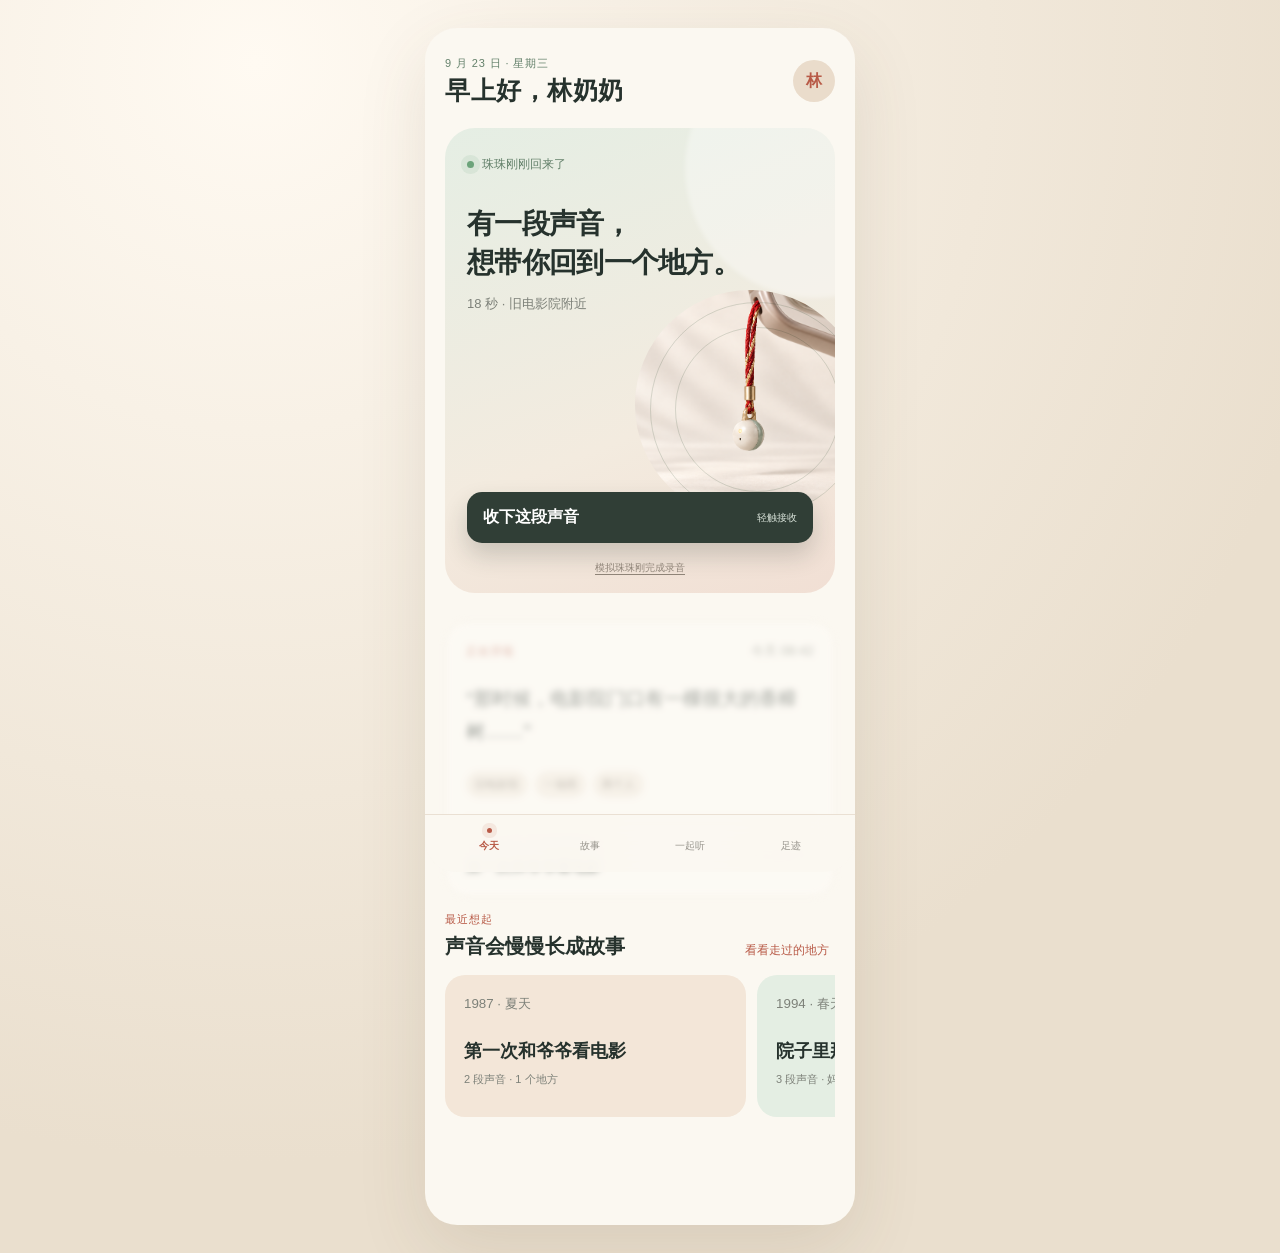
==== 寻忆-demo/index.html @ ea11a9cd "feat: add Xunyi memory bead prototype" ====
<!doctype html>
<html lang="zh-CN">
<head>
  <meta charset="UTF-8" />
  <meta name="viewport" content="width=device-width,initial-scale=1" />
  <title>寻忆｜家庭声音记忆</title>
  <meta name="theme-color" content="#f7f1e7" />
  <link rel="stylesheet" href="./styles.css" />
</head>
<body>
<main class="app-shell">
  <header class="topbar">
    <div><p class="overline">9 月 23 日 · 星期三</p><h1>早上好，林奶奶</h1></div>
    <button class="avatar" data-view="hardware" aria-label="查看寻忆珠珠">林</button>
  </header>

  <section class="view active" data-view-panel="home">
    <section class="arrival-card" id="arrivalCard">
      <div class="arrival-copy">
        <span class="soft-status"><i></i>珠珠刚刚回来了</span>
        <h2>有一段声音，<br>想带你回到一个地方。</h2>
        <p>18 秒 · 旧电影院附近</p>
      </div>
      <div class="bead-stage" aria-hidden="true">
        <span class="orbit orbit-one"></span><span class="orbit orbit-two"></span>
        <img src="../assets/xunyi-bean-product.png" alt="" />
      </div>
      <button class="receive-button" id="receiveButton"><span>收下这段声音</span><b>轻触接收</b></button>
      <button class="demo-trigger" id="hardwareDemo">模拟珠珠刚完成录音</button>
    </section>

    <section class="unfold-card locked" id="unfoldCard">
      <div class="unfold-head"><span>正在浮现</span><small id="unfoldTime">今天 08:42</small></div>
      <p class="quote">“那时候，电影院门口有一棵很大的香樟树……”</p>
      <div class="clue-row"><span>旧电影院</span><span>一场雨</span><span>两个人</span></div>
      <div class="story-link"><div><small>它好像和一段旧故事有关</small><h3>第一次和爷爷看电影</h3></div><button data-view="story">听完整故事</button></div>
    </section>

    <section class="section-block">
      <div class="section-title"><div><span>最近想起</span><h2>声音会慢慢长成故事</h2></div><button data-view="timeline">看看走过的地方</button></div>
      <div class="memory-strip">
        <article class="mini-memory warm" data-view="story"><small>1987 · 夏天</small><h3>第一次和爷爷看电影</h3><p>2 段声音 · 1 个地方</p></article>
        <article class="mini-memory green"><small>1994 · 春天</small><h3>院子里那棵枇杷树</h3><p>3 段声音 · 妈妈补充过</p></article>
      </div>
    </section>
  </section>

  <section class="view" data-view-panel="story">
    <button class="back-button" data-view="home">返回今天</button>
    <header class="story-header"><span>1987 · 夏天</span><h2>那年，电影院门口有棵香樟树</h2><p>由两次讲述慢慢拼在一起</p></header>
    <article class="voice-card">
      <div class="voice-source"><span class="speaker">林</span><div><b>林奶奶的原声</b><small>今天 08:42 · 00:18</small></div></div>
      <input id="audioProgress" type="range" min="0" max="18" value="0" aria-label="原声播放进度" />
      <div class="voice-controls"><span id="audioTime">00:00</span><button id="playEvidence">播放原声</button><span>00:18</span></div>
    </article>
    <article class="story-body">
      <p>那是奶奶第一次和爷爷单独去看电影。散场时下起了雨，两个人在香樟树下等了很久。后来每次经过这里，她都会想起那场雨。</p>
      <div class="memory-stamps"><span>奶奶与爷爷</span><span>旧电影院</span><span>时间尚未确认</span></div>
      <button class="trace-toggle" id="traceToggle">看看这段故事从哪里来</button>
      <div class="trace-panel" id="tracePanel" hidden><p>今天的原声提供了“香樟树”和“第一次看电影”；6 月 12 日的原声补充了“散场下雨”。不确定的年份没有被 AI 补写。</p></div>
    </article>
    <button class="family-handoff" data-view="family"><span>今晚一起听</span><b>把这段故事留给家人接着问</b></button>
  </section>

  <section class="view" data-view-panel="family">
    <button class="back-button" data-view="home">返回今天</button>
    <header class="page-heading"><span>今晚一起听</span><h2>别急着问，先听她说完。</h2><p>当谈话停下来时，寻忆再递来一句话。</p></header>
    <article class="listening-card">
      <span class="listening-label">正在听</span>
      <p>“那场雨很大，我们就在树下面等……”</p>
      <div class="pause-line"><span></span><small>停顿 3 秒</small></div>
      <div class="prompt-card" id="promptCard"><small>可以顺着这里问</small><h3 id="promptText">“后来雨停了吗？”</h3><div><button id="nextPrompt">换一句</button><button id="usePrompt">轻声问她</button></div></div>
    </article>
    <article class="related-memory" data-view="story"><span>刚刚想起的故事</span><h3>第一次和爷爷看电影</h3><p>轻触可以回到那段原声</p></article>
  </section>

  <section class="view" data-view-panel="timeline">
    <button class="back-button" data-view="home">返回今天</button>
    <header class="page-heading"><span>声音走过的地方</span><h2>有些地点，一开口就是从前。</h2></header>
    <article class="memory-map" id="memoryMap"><img src="../assets/xunyi-bean-product.png" alt="寻忆珠珠" /><button class="place-pin active" data-place="cinema">旧电影院</button><button class="place-pin garden" data-place="garden">老院子</button></article>
    <article class="place-story" id="placeStory"><small>旧电影院 · 2 段声音</small><h3>第一次和爷爷看电影</h3><p>“电影院门口有一棵很大的香樟树……”</p><button data-view="story">回到这段声音</button></article>
    <section class="year-list"><span>1987</span><div><h3>第一次和爷爷看电影</h3><p>夏天 · 旧电影院</p></div><span>1994</span><div><h3>院子里那棵枇杷树</h3><p>春天 · 老院子</p></div></section>
  </section>

  <section class="view" data-view-panel="hardware">
    <button class="back-button" data-view="home">返回今天</button>
    <header class="page-heading"><span>陪在身边</span><h2>一颗珠珠，替你接住突然想起的话。</h2></header>
    <article class="device-card"><img src="../assets/xunyi-bean-product.png" alt="手机挂绳上的寻忆珠珠" /><div class="device-live"><i></i><span>在身边 · 电量 82%</span></div></article>
    <div class="quiet-settings"><button id="locationToggle"><span>经过熟悉的地方</span><b>偶尔提醒我想一想</b><em>开启</em></button><button><span>声音回到手机后</span><b>先放进只属于我的空间</b><em>默认</em></button><button><span>如果不想留下</span><b>原声和故事都可以彻底删除</b><em>管理</em></button></div>
  </section>

  <nav class="bottom-nav" aria-label="主导航">
    <button class="nav-item active" data-view="home"><span></span>今天</button>
    <button class="nav-item" data-view="story"><span></span>故事</button>
    <button class="nav-item" data-view="family"><span></span>一起听</button>
    <button class="nav-item" data-view="timeline"><span></span>足迹</button>
  </nav>

  <div class="processing-sheet" id="processingSheet" hidden>
    <div class="processing-bead"><img src="../assets/xunyi-bean-product.png" alt="寻忆珠珠" /></div>
    <p id="processEyebrow">正在接住原声</p><h2 id="processTitle">让这段声音慢慢浮现</h2>
    <div class="process-track"><span id="processBar"></span></div><small id="processHint">原声始终保留</small>
  </div>
  <div class="toast" id="toast" role="status"></div>
</main>
<script src="./app.js"></script>
</body>
</html>
---- 寻忆-demo/styles.css ----
:root{--ink:#26322d;--muted:#7d8179;--paper:#fbf8f1;--line:#e9dfd2;--red:#b85a47;--green:#63806a;--soft-green:#e8f0e7;--cream:#f4eadc;--shadow:0 24px 70px rgba(91,70,46,.12)}
*{box-sizing:border-box}html{background:#eee5d8}body{margin:0;color:var(--ink);font-family:-apple-system,BlinkMacSystemFont,"PingFang SC","Microsoft YaHei",sans-serif;background:radial-gradient(circle at 20% 5%,#fffaf2,#eadfce 70%)}button{font:inherit;color:inherit;border:0;cursor:pointer}button:focus-visible,input:focus-visible{outline:3px solid #d8a056;outline-offset:3px}.app-shell{position:relative;width:min(100%,430px);min-height:100vh;margin:auto;padding:28px 20px 100px;background:var(--paper);box-shadow:var(--shadow);overflow:hidden}.topbar{display:flex;align-items:center;justify-content:space-between;margin-bottom:22px}.overline{margin:0 0 5px;color:var(--green);font-size:11px;letter-spacing:.08em}.topbar h1{margin:0;font:600 25px/1.2 Georgia,"Songti SC",serif;letter-spacing:.02em}.avatar{width:42px;height:42px;border-radius:50%;background:#eadccb;color:var(--red);font:700 16px Georgia,serif}.view{display:none;animation:viewIn .45s cubic-bezier(.2,.75,.25,1)}.view.active{display:block}.arrival-card{position:relative;min-height:465px;padding:28px 22px 20px;border-radius:30px;background:linear-gradient(160deg,#e5eee4 0%,#f3ebdf 62%,#f1dfd4 100%);overflow:hidden}.arrival-card:after{content:"";position:absolute;width:260px;height:260px;border-radius:50%;right:-110px;top:-90px;background:rgba(255,255,255,.35);filter:blur(2px)}.arrival-copy{position:relative;z-index:2}.soft-status{display:flex;align-items:center;gap:8px;font-size:12px;color:var(--green)}.soft-status i,.device-live i{display:block;width:7px;height:7px;background:#6ca37a;border-radius:50%;box-shadow:0 0 0 6px rgba(108,163,122,.12);animation:softPulse 2.2s infinite}.arrival-copy h2{margin:32px 0 13px;max-width:315px;font:600 28px/1.38 Georgia,"Songti SC",serif;letter-spacing:-.025em}.arrival-copy p{margin:0;color:var(--muted);font-size:13px}.bead-stage{position:absolute;z-index:1;right:-35px;bottom:76px;width:290px;height:240px}.bead-stage img{position:absolute;width:230px;height:230px;right:5px;bottom:-3px;object-fit:cover;object-position:55% 58%;border-radius:50%;mix-blend-mode:multiply;animation:floatBead 4.5s ease-in-out infinite}.orbit{position:absolute;border:1px solid rgba(99,128,106,.22);border-radius:50%;animation:orbitPulse 3s ease-in-out infinite}.orbit-one{width:165px;height:165px;right:30px;bottom:25px}.orbit-two{width:215px;height:215px;right:5px;bottom:0;animation-delay:.5s}.receive-button{position:absolute;z-index:3;left:22px;right:22px;bottom:50px;display:flex;align-items:center;justify-content:space-between;padding:15px 16px;border-radius:15px;background:#303e36;color:white;box-shadow:0 12px 25px rgba(38,50,45,.2);transition:.25s transform,.25s background}.receive-button:hover{transform:translateY(-2px)}.receive-button span{font-weight:700}.receive-button b{font-size:10px;font-weight:500;color:#d8e2d9}.demo-trigger{position:absolute;z-index:3;bottom:17px;left:0;right:0;margin:auto;background:transparent;color:#8f8478;font-size:10px;text-decoration:underline;text-underline-offset:3px}.unfold-card{margin:16px 0;padding:20px;border:1px solid var(--line);border-radius:23px;background:#fffdf9;transition:.65s opacity,.65s transform,.65s filter}.unfold-card.locked{opacity:.42;filter:blur(3px);transform:translateY(12px);pointer-events:none}.unfold-card.revealed{animation:revealCard .85s cubic-bezier(.16,.8,.25,1)}.unfold-head,.section-title,.story-link,.voice-source,.voice-controls,.device-live{display:flex;align-items:center;justify-content:space-between}.unfold-head span,.section-title span,.story-header>span,.page-heading>span{font-size:11px;color:var(--red);letter-spacing:.08em}.unfold-head small{color:var(--muted)}.quote{margin:22px 0;font:500 19px/1.75 Georgia,"Songti SC",serif}.clue-row{display:flex;gap:7px;flex-wrap:wrap}.clue-row span,.memory-stamps span{padding:6px 9px;border-radius:99px;background:#f2eadf;color:#786f64;font-size:11px}.story-link{margin-top:18px;padding-top:16px;border-top:1px dashed var(--line)}.story-link small{color:var(--muted)}.story-link h3{margin:5px 0 0;font-size:15px}.story-link button,.section-title button,.place-story button{background:transparent;color:var(--red);font-size:12px}.section-block{margin-top:24px}.section-title{align-items:flex-end}.section-title h2{margin:6px 0 0;font:600 20px Georgia,"Songti SC",serif}.memory-strip{display:grid;grid-auto-flow:column;grid-auto-columns:78%;gap:11px;overflow-x:auto;scroll-snap-type:x mandatory;padding:15px 2px 8px;scrollbar-width:none}.mini-memory{min-height:142px;padding:19px;border-radius:20px;scroll-snap-align:start;cursor:pointer}.mini-memory.warm{background:#f3e6d8}.mini-memory.green{background:#e4eee3}.mini-memory small{color:var(--muted)}.mini-memory h3{margin:25px 0 8px;font:600 18px/1.45 Georgia,"Songti SC",serif}.mini-memory p{margin:0;color:var(--muted);font-size:11px}.back-button{margin:-5px 0 22px;padding:7px 0;background:transparent;color:var(--muted);font-size:12px}.story-header h2,.page-heading h2{margin:11px 0 8px;font:600 28px/1.4 Georgia,"Songti SC",serif}.story-header p,.page-heading p{margin:0;color:var(--muted);font-size:13px;line-height:1.65}.voice-card,.story-body,.listening-card,.related-memory,.place-story,.device-card,.quiet-settings{margin-top:20px;padding:19px;border-radius:22px;background:#fffdf9;border:1px solid var(--line)}.voice-source{justify-content:flex-start;gap:10px}.speaker{width:39px;height:39px;display:grid;place-items:center;border-radius:50%;background:#eee0d0;color:var(--red);font-weight:700}.voice-source b,.voice-source small{display:block}.voice-source small{margin-top:3px;color:var(--muted);font-size:10px}.voice-card input{width:100%;margin:23px 0 10px;accent-color:var(--red)}.voice-controls span{font-size:10px;color:var(--muted)}.voice-controls button{padding:8px 14px;border-radius:99px;background:#303e36;color:white;font-size:11px}.story-body>p{margin:0;font:500 17px/1.9 Georgia,"Songti SC",serif}.memory-stamps{display:flex;gap:7px;flex-wrap:wrap;margin-top:18px}.trace-toggle{width:100%;margin-top:18px;padding:12px 0;border-top:1px solid var(--line);background:transparent;text-align:left;color:var(--green);font-size:12px}.trace-panel{padding:12px;border-radius:12px;background:#edf3eb}.trace-panel p{margin:0;color:#657167;font-size:12px;line-height:1.65}.family-handoff{width:100%;margin-top:15px;padding:16px 18px;border-radius:17px;background:linear-gradient(135deg,#324038,#566d5d);color:white;text-align:left}.family-handoff span,.family-handoff b{display:block}.family-handoff span{font-size:10px;color:#d7e1d9}.family-handoff b{margin-top:5px}.listening-label{display:inline-block;padding:5px 8px;border-radius:99px;background:#e3eee1;color:var(--green);font-size:10px}.listening-card>p{font:500 18px/1.75 Georgia,"Songti SC",serif}.pause-line{display:flex;align-items:center;gap:10px;color:var(--muted);font-size:10px}.pause-line span{height:1px;background:var(--line);flex:1}.prompt-card{margin-top:20px;padding:17px;border-radius:17px;background:linear-gradient(145deg,#f3e7db,#e9f0e6);animation:promptIn .6s ease}.prompt-card small{color:var(--green)}.prompt-card h3{margin:10px 0 16px;font:600 19px Georgia,"Songti SC",serif}.prompt-card div{display:flex;gap:8px}.prompt-card button{flex:1;padding:10px;border-radius:11px;background:#fffaf4;color:var(--muted);font-size:11px}.prompt-card button:last-child{background:#35443a;color:white}.related-memory span{font-size:10px;color:var(--muted)}.related-memory h3{margin:8px 0}.related-memory p{margin:0;color:var(--green);font-size:11px}.memory-map{position:relative;height:290px;margin-top:20px;border-radius:25px;overflow:hidden;background:radial-gradient(circle at 30% 25%,#eff3e8,#dce6da 55%,#d7c7b6)}.memory-map:before{content:"";position:absolute;inset:0;background:linear-gradient(28deg,transparent 48%,rgba(255,255,255,.5) 49% 51%,transparent 52%),linear-gradient(110deg,transparent 44%,rgba(255,255,255,.35) 45% 47%,transparent 48%)}.memory-map img{position:absolute;width:180px;height:180px;right:-45px;bottom:-30px;object-fit:cover;border-radius:50%;mix-blend-mode:multiply;opacity:.4}.place-pin{position:absolute;padding:8px 11px;border-radius:99px;background:#fffdf9;color:var(--green);font-size:11px;box-shadow:0 5px 15px rgba(60,80,65,.15);transition:.25s transform}.place-pin.active{left:65px;top:78px;background:var(--red);color:white;transform:scale(1.08)}.place-pin.garden{right:45px;top:165px}.place-story small{color:var(--red)}.place-story h3{margin:8px 0}.place-story p{color:var(--muted);font:500 15px/1.6 Georgia,serif}.year-list{display:grid;grid-template-columns:45px 1fr;gap:16px 12px;margin-top:24px}.year-list>span{color:var(--red);font:600 14px Georgia,serif}.year-list h3{margin:0;font-size:14px}.year-list p{margin:5px 0 0;color:var(--muted);font-size:11px}.device-card{padding:0;overflow:hidden}.device-card img{width:100%;height:310px;display:block;object-fit:cover;object-position:center;mix-blend-mode:multiply}.device-live{padding:14px 17px;justify-content:flex-start;gap:10px;font-size:12px}.quiet-settings{padding:0;overflow:hidden}.quiet-settings button{position:relative;width:100%;padding:15px 54px 15px 16px;background:transparent;text-align:left;border-bottom:1px solid var(--line)}.quiet-settings button:last-child{border:0}.quiet-settings span,.quiet-settings b{display:block}.quiet-settings span{color:var(--muted);font-size:10px}.quiet-settings b{margin-top:4px;font-size:13px}.quiet-settings em{position:absolute;right:14px;top:25px;font-style:normal;color:var(--green);font-size:11px}.bottom-nav{position:fixed;z-index:20;bottom:0;left:50%;transform:translateX(-50%);width:min(100%,430px);display:grid;grid-template-columns:repeat(4,1fr);padding:12px 14px 18px;background:rgba(251,248,241,.92);backdrop-filter:blur(18px);border-top:1px solid rgba(230,219,204,.8)}.nav-item{display:grid;place-items:center;gap:6px;background:transparent;color:#96938b;font-size:10px}.nav-item span{width:5px;height:5px;border-radius:50%;background:transparent}.nav-item.active{color:var(--red);font-weight:700}.nav-item.active span{background:var(--red);box-shadow:0 0 0 5px rgba(184,90,71,.1)}.processing-sheet{position:fixed;z-index:50;inset:0;margin:auto;width:min(100%,430px);padding:90px 36px 40px;background:rgba(247,241,231,.96);backdrop-filter:blur(20px);text-align:center}.processing-sheet[hidden]{display:none}.processing-bead{width:180px;height:180px;margin:20px auto 45px;border-radius:50%;background:rgba(255,255,255,.55);animation:processingPulse 1.8s infinite}.processing-bead img{width:100%;height:100%;object-fit:cover;border-radius:50%;mix-blend-mode:multiply}.processing-sheet p{color:var(--green);font-size:11px;letter-spacing:.08em}.processing-sheet h2{margin:12px 0 35px;font:600 25px/1.45 Georgia,"Songti SC",serif}.process-track{height:4px;background:#e5d9ca;border-radius:99px;overflow:hidden}.process-track span{display:block;width:0;height:100%;background:var(--red);transition:.85s width}.processing-sheet small{display:block;margin-top:12px;color:var(--muted)}.toast{position:fixed;z-index:60;left:50%;bottom:92px;transform:translate(-50%,10px);padding:10px 14px;border-radius:99px;background:#2e3b34;color:white;font-size:11px;white-space:nowrap;opacity:0;transition:.3s}.toast.show{opacity:1;transform:translate(-50%,0)}
@keyframes viewIn{from{opacity:0;transform:translateY(12px)}to{opacity:1;transform:none}}@keyframes floatBead{50%{transform:translateY(-9px) rotate(1.5deg)}}@keyframes orbitPulse{50%{transform:scale(1.07);opacity:.45}}@keyframes softPulse{50%{box-shadow:0 0 0 10px rgba(108,163,122,0)}}@keyframes processingPulse{50%{transform:scale(1.05);box-shadow:0 0 0 25px rgba(99,128,106,.08)}}@keyframes revealCard{0%{opacity:0;transform:translateY(25px) scale(.97)}100%{opacity:1;transform:none}}@keyframes promptIn{from{opacity:0;transform:translateY(8px)}}
@media(min-width:700px){body{padding:28px}.app-shell{border-radius:32px;min-height:calc(100vh - 56px)}.bottom-nav{bottom:28px;border-radius:0 0 32px 32px}.processing-sheet{top:28px;bottom:28px;border-radius:32px}}
.arrival-card.hardware-pop .bead-stage{animation:hardwarePop .7s ease}.arrival-card.received .soft-status i{background:#b85a47}@keyframes hardwarePop{20%{transform:translateY(-7px) rotate(-2deg)}45%{transform:translateY(3px) rotate(2deg)}70%{transform:translateY(-3px)}}
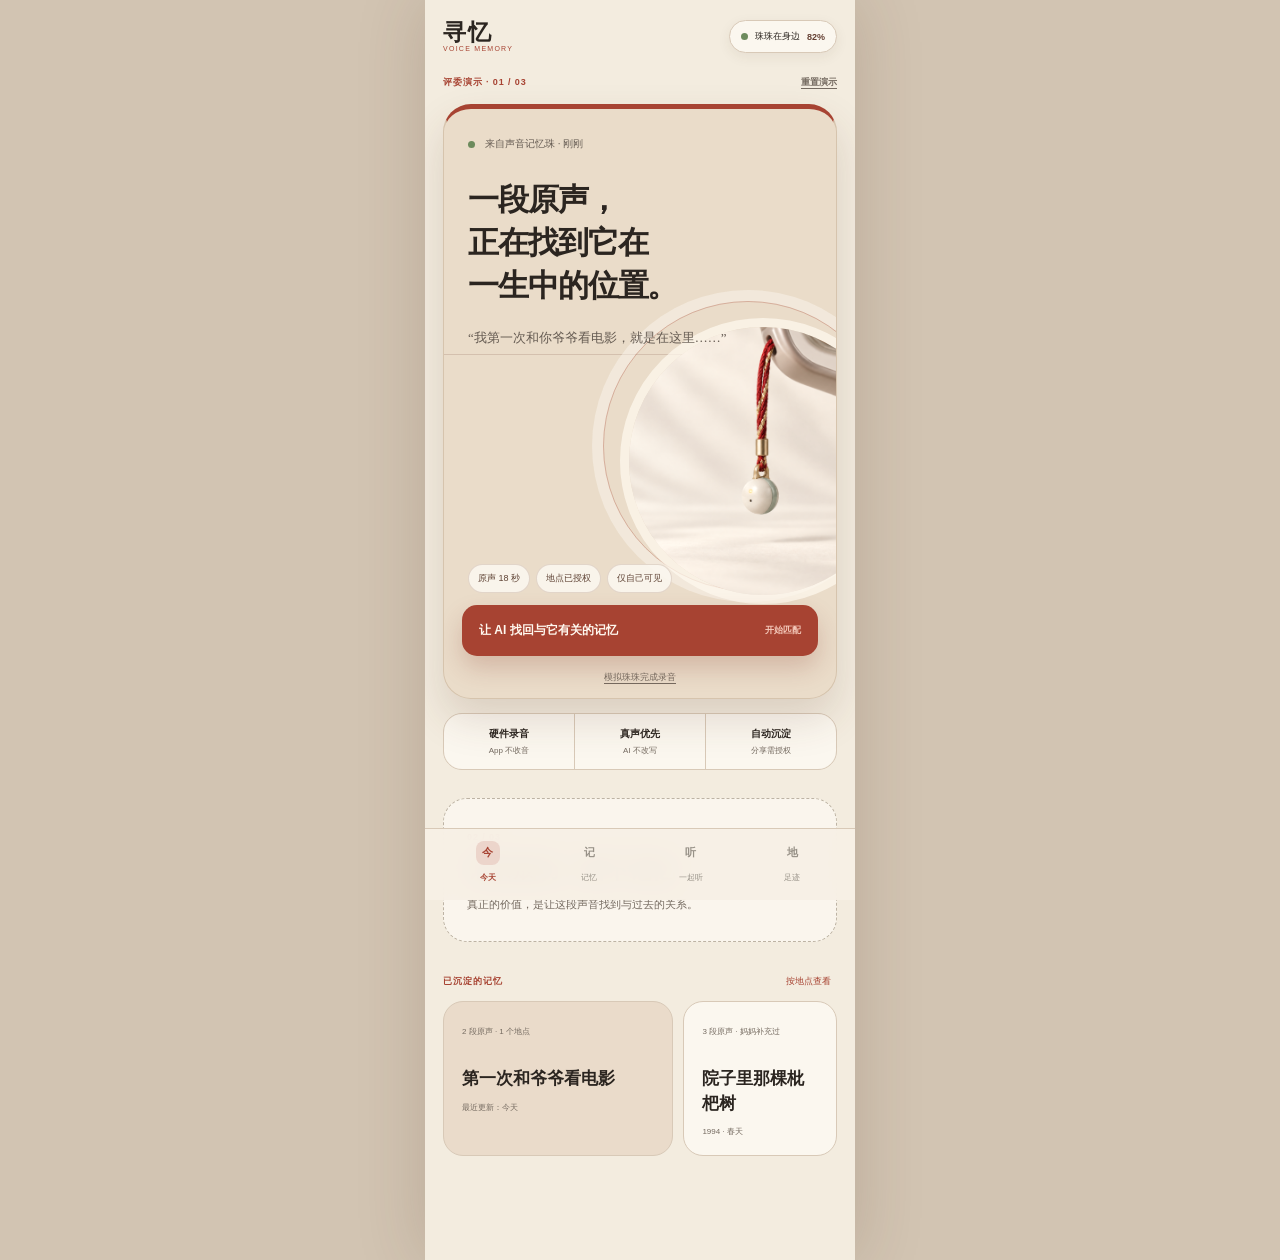
==== commit 472df6b6: "Refine Xunyi demo and judging narrative" ====
--- a/寻忆-demo/index.html
+++ b/寻忆-demo/index.html
@@ -3,106 +3,166 @@
 <head>
   <meta charset="UTF-8" />
   <meta name="viewport" content="width=device-width,initial-scale=1" />
-  <title>寻忆｜家庭声音记忆</title>
-  <meta name="theme-color" content="#f7f1e7" />
-  <link rel="stylesheet" href="./styles.css" />
+  <title>寻忆｜让真声长成一生的故事</title>
+  <meta name="theme-color" content="#17372f" />
+  <link rel="stylesheet" href="./styles.css?v=3" />
 </head>
 <body>
 <main class="app-shell">
   <header class="topbar">
-    <div><p class="overline">9 月 23 日 · 星期三</p><h1>早上好，林奶奶</h1></div>
-    <button class="avatar" data-view="hardware" aria-label="查看寻忆珠珠">林</button>
+    <button class="wordmark" data-view="home" aria-label="返回首页">
+      <span>寻忆</span><small>VOICE MEMORY</small>
+    </button>
+    <button class="device-pill" data-view="hardware" aria-label="查看声音记忆珠">
+      <i></i><span>珠珠在身边</span><b>82%</b>
+    </button>
   </header>
 
   <section class="view active" data-view-panel="home">
-    <section class="arrival-card" id="arrivalCard">
-      <div class="arrival-copy">
-        <span class="soft-status"><i></i>珠珠刚刚回来了</span>
-        <h2>有一段声音，<br>想带你回到一个地方。</h2>
-        <p>18 秒 · 旧电影院附近</p>
+    <div class="demo-ribbon">
+      <span>评委演示 · 01 / 03</span>
+      <button id="resetDemo">重置演示</button>
+    </div>
+
+    <section class="hero-card" id="heroCard">
+      <div class="hero-copy">
+        <span class="source-label"><i></i>来自声音记忆珠 · 刚刚</span>
+        <h1>一段原声，<br>正在找到它在<br>一生中的位置。</h1>
+        <p class="voice-preview">“我第一次和你爷爷看电影，就是在这里……”</p>
       </div>
-      <div class="bead-stage" aria-hidden="true">
-        <span class="orbit orbit-one"></span><span class="orbit orbit-two"></span>
+      <div class="hero-product" aria-hidden="true">
+        <span class="halo"></span>
         <img src="../assets/xunyi-bean-product.png" alt="" />
       </div>
-      <button class="receive-button" id="receiveButton"><span>收下这段声音</span><b>轻触接收</b></button>
-      <button class="demo-trigger" id="hardwareDemo">模拟珠珠刚完成录音</button>
+      <div class="signal-row" aria-label="原声线索">
+        <span>原声 18 秒</span><span>地点已授权</span><span>仅自己可见</span>
+      </div>
+      <button class="primary-action" id="receiveButton">
+        <span>让 AI 找回与它有关的记忆</span><b>开始匹配</b>
+      </button>
+      <button class="hardware-trigger" id="hardwareDemo">模拟珠珠完成录音</button>
     </section>
 
-    <section class="unfold-card locked" id="unfoldCard">
-      <div class="unfold-head"><span>正在浮现</span><small id="unfoldTime">今天 08:42</small></div>
-      <p class="quote">“那时候，电影院门口有一棵很大的香樟树……”</p>
-      <div class="clue-row"><span>旧电影院</span><span>一场雨</span><span>两个人</span></div>
-      <div class="story-link"><div><small>它好像和一段旧故事有关</small><h3>第一次和爷爷看电影</h3></div><button data-view="story">听完整故事</button></div>
+    <section class="principle-strip" aria-label="产品原则">
+      <div><b>硬件录音</b><span>App 不收音</span></div>
+      <div><b>真声优先</b><span>AI 不改写</span></div>
+      <div><b>自动沉淀</b><span>分享需授权</span></div>
     </section>
 
-    <section class="section-block">
-      <div class="section-title"><div><span>最近想起</span><h2>声音会慢慢长成故事</h2></div><button data-view="timeline">看看走过的地方</button></div>
-      <div class="memory-strip">
-        <article class="mini-memory warm" data-view="story"><small>1987 · 夏天</small><h3>第一次和爷爷看电影</h3><p>2 段声音 · 1 个地方</p></article>
-        <article class="mini-memory green"><small>1994 · 春天</small><h3>院子里那棵枇杷树</h3><p>3 段声音 · 妈妈补充过</p></article>
+    <section class="memory-reveal" id="memoryReveal" aria-live="polite">
+      <div class="reveal-waiting" id="revealWaiting">
+        <span>02 / 03</span>
+        <h2>记录成功 ≠ 留下记忆</h2>
+        <p>真正的价值，是让这段声音找到与过去的关系。</p>
+      </div>
+      <div class="reveal-result" id="revealResult" hidden>
+        <div class="result-head">
+          <div><span>长期记忆已更新</span><h2>它不是新摘要，<br>而是旧故事的新一页。</h2></div>
+          <strong id="matchScore">92%</strong>
+        </div>
+        <div class="growth-rail">
+          <div><small>原来</small><b>1 段原声</b><span>6 月 12 日</span></div>
+          <i>新增 1 段</i>
+          <div class="after"><small>现在</small><b>2 段原声</b><span>今天 08:42</span></div>
+        </div>
+        <article class="matched-story">
+          <div class="story-meta"><span>1987 · 夏天</span><b>记忆 v2</b></div>
+          <h3>第一次和爷爷看电影</h3>
+          <p>新原声带来了“香樟树”和“第一次”，与旧片段中的“散场下雨”相认。</p>
+          <div class="evidence-tags"><span>人物：爷爷</span><span>地点：旧电影院</span><span>主题：看电影</span></div>
+          <button data-view="story">查看记忆如何长出来</button>
+        </article>
+      </div>
+    </section>
+
+    <section class="recent-section">
+      <div class="section-heading"><span>已沉淀的记忆</span><button data-view="timeline">按地点查看</button></div>
+      <div class="memory-grid">
+        <article class="memory-card feature" data-view="story"><small>2 段原声 · 1 个地点</small><h3>第一次和爷爷看电影</h3><p>最近更新：今天</p></article>
+        <article class="memory-card"><small>3 段原声 · 妈妈补充过</small><h3>院子里那棵枇杷树</h3><p>1994 · 春天</p></article>
       </div>
     </section>
   </section>
 
   <section class="view" data-view-panel="story">
     <button class="back-button" data-view="home">返回今天</button>
-    <header class="story-header"><span>1987 · 夏天</span><h2>那年，电影院门口有棵香樟树</h2><p>由两次讲述慢慢拼在一起</p></header>
+    <header class="story-header">
+      <div class="story-version"><span>记忆 v2</span><b>今天新增 1 段原声</b></div>
+      <h2>那年，电影院门口有棵香樟树</h2>
+      <p>由 2 次讲述慢慢拼在一起 · 年份尚未确认</p>
+    </header>
+
+    <section class="proof-summary">
+      <div><b>2</b><span>段真实原声</span></div>
+      <div><b>3</b><span>条可追溯线索</span></div>
+      <div><b>0</b><span>项 AI 事实补写</span></div>
+    </section>
+
     <article class="voice-card">
-      <div class="voice-source"><span class="speaker">林</span><div><b>林奶奶的原声</b><small>今天 08:42 · 00:18</small></div></div>
+      <div class="voice-source"><span class="speaker">林</span><div><b>林奶奶的原声</b><small>今天 08:42 · 00:18</small></div><em>新增</em></div>
       <input id="audioProgress" type="range" min="0" max="18" value="0" aria-label="原声播放进度" />
       <div class="voice-controls"><span id="audioTime">00:00</span><button id="playEvidence">播放原声</button><span>00:18</span></div>
     </article>
+
     <article class="story-body">
+      <span class="ai-label">AI 只整理，不代替她说</span>
       <p>那是奶奶第一次和爷爷单独去看电影。散场时下起了雨，两个人在香樟树下等了很久。后来每次经过这里，她都会想起那场雨。</p>
-      <div class="memory-stamps"><span>奶奶与爷爷</span><span>旧电影院</span><span>时间尚未确认</span></div>
-      <button class="trace-toggle" id="traceToggle">看看这段故事从哪里来</button>
-      <div class="trace-panel" id="tracePanel" hidden><p>今天的原声提供了“香樟树”和“第一次看电影”；6 月 12 日的原声补充了“散场下雨”。不确定的年份没有被 AI 补写。</p></div>
     </article>
-    <button class="family-handoff" data-view="family"><span>今晚一起听</span><b>把这段故事留给家人接着问</b></button>
+
+    <section class="source-ledger">
+      <div class="ledger-head"><span>原声证据链</span><b>每句都有来处</b></div>
+      <article class="source-item current"><span>今天 08:42</span><div><b>“香樟树”“第一次看电影”</b><small>来自刚刚同步的 18 秒原声</small></div></article>
+      <article class="source-item"><span>6 月 12 日</span><div><b>“散场时下起了雨”</b><small>来自上一次讲述</small></div></article>
+      <article class="source-item unknown"><span>未确认</span><div><b>故事发生的准确年份</b><small>AI 保留空白，不猜测</small></div></article>
+    </section>
+    <button class="family-handoff" data-view="family"><span>03 / 03 · 家庭共忆</span><b>先听原声，再把一句好问题交给家人</b></button>
   </section>
 
   <section class="view" data-view-panel="family">
-    <button class="back-button" data-view="home">返回今天</button>
-    <header class="page-heading"><span>今晚一起听</span><h2>别急着问，先听她说完。</h2><p>当谈话停下来时，寻忆再递来一句话。</p></header>
+    <button class="back-button" data-view="story">返回故事</button>
+    <header class="page-heading"><span>家庭共忆 · AI 不抢话</span><h2>别急着问，<br>先听她说完。</h2><p>当谈话停下来 3 秒，寻忆才递来一句可忽略的建议。</p></header>
     <article class="listening-card">
-      <span class="listening-label">正在听</span>
-      <p>“那场雨很大，我们就在树下面等……”</p>
-      <div class="pause-line"><span></span><small>停顿 3 秒</small></div>
-      <div class="prompt-card" id="promptCard"><small>可以顺着这里问</small><h3 id="promptText">“后来雨停了吗？”</h3><div><button id="nextPrompt">换一句</button><button id="usePrompt">轻声问她</button></div></div>
+      <div class="listening-status"><span>正在听真实原声</span><b>00:12</b></div>
+      <blockquote>“那场雨很大，我们就在树下面等……”</blockquote>
+      <div class="pause-line"><span></span><small>停顿 3 秒，AI 再介入</small></div>
+      <div class="prompt-card" id="promptCard"><small>基于“那场雨”和“散场后”</small><h3 id="promptText">“后来雨停了吗？”</h3><p>开放式 · 不预设答案 · 不判断对错</p><div><button id="nextPrompt">换一句</button><button id="usePrompt">放大给家人看</button></div></div>
     </article>
-    <article class="related-memory" data-view="story"><span>刚刚想起的故事</span><h3>第一次和爷爷看电影</h3><p>轻触可以回到那段原声</p></article>
+    <article class="related-memory" data-view="story"><span>本次对话使用的长期记忆</span><h3>第一次和爷爷看电影</h3><p>2 段原声 · 轻触回到证据链</p></article>
   </section>
 
   <section class="view" data-view-panel="timeline">
     <button class="back-button" data-view="home">返回今天</button>
-    <header class="page-heading"><span>声音走过的地方</span><h2>有些地点，一开口就是从前。</h2></header>
-    <article class="memory-map" id="memoryMap"><img src="../assets/xunyi-bean-product.png" alt="寻忆珠珠" /><button class="place-pin active" data-place="cinema">旧电影院</button><button class="place-pin garden" data-place="garden">老院子</button></article>
-    <article class="place-story" id="placeStory"><small>旧电影院 · 2 段声音</small><h3>第一次和爷爷看电影</h3><p>“电影院门口有一棵很大的香樟树……”</p><button data-view="story">回到这段声音</button></article>
-    <section class="year-list"><span>1987</span><div><h3>第一次和爷爷看电影</h3><p>夏天 · 旧电影院</p></div><span>1994</span><div><h3>院子里那棵枇杷树</h3><p>春天 · 老院子</p></div></section>
+    <header class="page-heading"><span>地点只是记忆索引</span><h2>有些地方，<br>一开口就是从前。</h2><p>只保留用户授权的单次地点线索，不保存完整行动轨迹。</p></header>
+    <article class="memory-map" id="memoryMap"><img src="../assets/xunyi-bean-product.png" alt="寻忆珠珠" /><button class="place-pin active" data-place="cinema">旧电影院 · 2</button><button class="place-pin garden" data-place="garden">老院子 · 3</button></article>
+    <article class="place-story" id="placeStory"><small>旧电影院 · 2 段原声</small><h3>第一次和爷爷看电影</h3><p>“电影院门口有一棵很大的香樟树……”</p><button data-view="story">查看证据链</button></article>
   </section>
 
   <section class="view" data-view-panel="hardware">
     <button class="back-button" data-view="home">返回今天</button>
-    <header class="page-heading"><span>陪在身边</span><h2>一颗珠珠，替你接住突然想起的话。</h2></header>
-    <article class="device-card"><img src="../assets/xunyi-bean-product.png" alt="手机挂绳上的寻忆珠珠" /><div class="device-live"><i></i><span>在身边 · 电量 82%</span></div></article>
-    <div class="quiet-settings"><button id="locationToggle"><span>经过熟悉的地方</span><b>偶尔提醒我想一想</b><em>开启</em></button><button><span>声音回到手机后</span><b>先放进只属于我的空间</b><em>默认</em></button><button><span>如果不想留下</span><b>原声和故事都可以彻底删除</b><em>管理</em></button></div>
+    <header class="page-heading"><span>声音记忆珠</span><h2>它看起来像一件吉祥小物，<br>不像一台设备。</h2><p>单键录音、离线保存，灯光和震动让状态可感知。</p></header>
+    <article class="device-card"><img src="../assets/xunyi-bean-product.png" alt="手机挂绳上的寻忆珠珠" /><div><span>已连接</span><b>待机约 7 天</b><strong>电量 82%</strong></div></article>
+    <div class="settings-list"><button id="locationToggle"><span>地点线索</span><b>按次授权，不记录轨迹</b><em>开启</em></button><button><span>个人记忆空间</span><b>AI 自动沉淀，家人不会自动看见</b><em>默认</em></button><button><span>让它忘记</span><b>删除原声时，同步删除衍生记忆</b><em>管理</em></button></div>
   </section>
 
   <nav class="bottom-nav" aria-label="主导航">
-    <button class="nav-item active" data-view="home"><span></span>今天</button>
-    <button class="nav-item" data-view="story"><span></span>故事</button>
-    <button class="nav-item" data-view="family"><span></span>一起听</button>
-    <button class="nav-item" data-view="timeline"><span></span>足迹</button>
+    <button class="nav-item active" data-view="home"><b>今</b><span>今天</span></button>
+    <button class="nav-item" data-view="story"><b>记</b><span>记忆</span></button>
+    <button class="nav-item" data-view="family"><b>听</b><span>一起听</span></button>
+    <button class="nav-item" data-view="timeline"><b>地</b><span>足迹</span></button>
   </nav>
 
   <div class="processing-sheet" id="processingSheet" hidden>
-    <div class="processing-bead"><img src="../assets/xunyi-bean-product.png" alt="寻忆珠珠" /></div>
-    <p id="processEyebrow">正在接住原声</p><h2 id="processTitle">让这段声音慢慢浮现</h2>
-    <div class="process-track"><span id="processBar"></span></div><small id="processHint">原声始终保留</small>
+    <div class="processing-top"><img src="../assets/xunyi-bean-product.png" alt="寻忆珠珠" /><div><span>正在生长长期记忆</span><h2 id="processTitle">从原声中找到可靠的线索</h2></div></div>
+    <ol class="process-list">
+      <li data-process-step="voice"><b>保留原声</b><span>18 秒 · 今天 08:42</span></li>
+      <li data-process-step="place"><b>识别地点</b><span>旧电影院 · 来自本次授权</span></li>
+      <li data-process-step="person"><b>识别人物</b><span>爷爷 · 来自原声语义</span></li>
+      <li data-process-step="match"><b>匹配旧记忆</b><span id="processMatch">正在搜索个人记忆空间</span></li>
+    </ol>
+    <div class="process-footer"><span id="processHint">原声永远是事实底座</span><b id="processPercent">18%</b></div>
   </div>
   <div class="toast" id="toast" role="status"></div>
 </main>
-<script src="./app.js"></script>
+<script src="./app.js?v=3"></script>
 </body>
 </html>
--- a/寻忆-demo/styles.css
+++ b/寻忆-demo/styles.css
@@ -1,5 +1,15 @@
-:root{--ink:#26322d;--muted:#7d8179;--paper:#fbf8f1;--line:#e9dfd2;--red:#b85a47;--green:#63806a;--soft-green:#e8f0e7;--cream:#f4eadc;--shadow:0 24px 70px rgba(91,70,46,.12)}
-*{box-sizing:border-box}html{background:#eee5d8}body{margin:0;color:var(--ink);font-family:-apple-system,BlinkMacSystemFont,"PingFang SC","Microsoft YaHei",sans-serif;background:radial-gradient(circle at 20% 5%,#fffaf2,#eadfce 70%)}button{font:inherit;color:inherit;border:0;cursor:pointer}button:focus-visible,input:focus-visible{outline:3px solid #d8a056;outline-offset:3px}.app-shell{position:relative;width:min(100%,430px);min-height:100vh;margin:auto;padding:28px 20px 100px;background:var(--paper);box-shadow:var(--shadow);overflow:hidden}.topbar{display:flex;align-items:center;justify-content:space-between;margin-bottom:22px}.overline{margin:0 0 5px;color:var(--green);font-size:11px;letter-spacing:.08em}.topbar h1{margin:0;font:600 25px/1.2 Georgia,"Songti SC",serif;letter-spacing:.02em}.avatar{width:42px;height:42px;border-radius:50%;background:#eadccb;color:var(--red);font:700 16px Georgia,serif}.view{display:none;animation:viewIn .45s cubic-bezier(.2,.75,.25,1)}.view.active{display:block}.arrival-card{position:relative;min-height:465px;padding:28px 22px 20px;border-radius:30px;background:linear-gradient(160deg,#e5eee4 0%,#f3ebdf 62%,#f1dfd4 100%);overflow:hidden}.arrival-card:after{content:"";position:absolute;width:260px;height:260px;border-radius:50%;right:-110px;top:-90px;background:rgba(255,255,255,.35);filter:blur(2px)}.arrival-copy{position:relative;z-index:2}.soft-status{display:flex;align-items:center;gap:8px;font-size:12px;color:var(--green)}.soft-status i,.device-live i{display:block;width:7px;height:7px;background:#6ca37a;border-radius:50%;box-shadow:0 0 0 6px rgba(108,163,122,.12);animation:softPulse 2.2s infinite}.arrival-copy h2{margin:32px 0 13px;max-width:315px;font:600 28px/1.38 Georgia,"Songti SC",serif;letter-spacing:-.025em}.arrival-copy p{margin:0;color:var(--muted);font-size:13px}.bead-stage{position:absolute;z-index:1;right:-35px;bottom:76px;width:290px;height:240px}.bead-stage img{position:absolute;width:230px;height:230px;right:5px;bottom:-3px;object-fit:cover;object-position:55% 58%;border-radius:50%;mix-blend-mode:multiply;animation:floatBead 4.5s ease-in-out infinite}.orbit{position:absolute;border:1px solid rgba(99,128,106,.22);border-radius:50%;animation:orbitPulse 3s ease-in-out infinite}.orbit-one{width:165px;height:165px;right:30px;bottom:25px}.orbit-two{width:215px;height:215px;right:5px;bottom:0;animation-delay:.5s}.receive-button{position:absolute;z-index:3;left:22px;right:22px;bottom:50px;display:flex;align-items:center;justify-content:space-between;padding:15px 16px;border-radius:15px;background:#303e36;color:white;box-shadow:0 12px 25px rgba(38,50,45,.2);transition:.25s transform,.25s background}.receive-button:hover{transform:translateY(-2px)}.receive-button span{font-weight:700}.receive-button b{font-size:10px;font-weight:500;color:#d8e2d9}.demo-trigger{position:absolute;z-index:3;bottom:17px;left:0;right:0;margin:auto;background:transparent;color:#8f8478;font-size:10px;text-decoration:underline;text-underline-offset:3px}.unfold-card{margin:16px 0;padding:20px;border:1px solid var(--line);border-radius:23px;background:#fffdf9;transition:.65s opacity,.65s transform,.65s filter}.unfold-card.locked{opacity:.42;filter:blur(3px);transform:translateY(12px);pointer-events:none}.unfold-card.revealed{animation:revealCard .85s cubic-bezier(.16,.8,.25,1)}.unfold-head,.section-title,.story-link,.voice-source,.voice-controls,.device-live{display:flex;align-items:center;justify-content:space-between}.unfold-head span,.section-title span,.story-header>span,.page-heading>span{font-size:11px;color:var(--red);letter-spacing:.08em}.unfold-head small{color:var(--muted)}.quote{margin:22px 0;font:500 19px/1.75 Georgia,"Songti SC",serif}.clue-row{display:flex;gap:7px;flex-wrap:wrap}.clue-row span,.memory-stamps span{padding:6px 9px;border-radius:99px;background:#f2eadf;color:#786f64;font-size:11px}.story-link{margin-top:18px;padding-top:16px;border-top:1px dashed var(--line)}.story-link small{color:var(--muted)}.story-link h3{margin:5px 0 0;font-size:15px}.story-link button,.section-title button,.place-story button{background:transparent;color:var(--red);font-size:12px}.section-block{margin-top:24px}.section-title{align-items:flex-end}.section-title h2{margin:6px 0 0;font:600 20px Georgia,"Songti SC",serif}.memory-strip{display:grid;grid-auto-flow:column;grid-auto-columns:78%;gap:11px;overflow-x:auto;scroll-snap-type:x mandatory;padding:15px 2px 8px;scrollbar-width:none}.mini-memory{min-height:142px;padding:19px;border-radius:20px;scroll-snap-align:start;cursor:pointer}.mini-memory.warm{background:#f3e6d8}.mini-memory.green{background:#e4eee3}.mini-memory small{color:var(--muted)}.mini-memory h3{margin:25px 0 8px;font:600 18px/1.45 Georgia,"Songti SC",serif}.mini-memory p{margin:0;color:var(--muted);font-size:11px}.back-button{margin:-5px 0 22px;padding:7px 0;background:transparent;color:var(--muted);font-size:12px}.story-header h2,.page-heading h2{margin:11px 0 8px;font:600 28px/1.4 Georgia,"Songti SC",serif}.story-header p,.page-heading p{margin:0;color:var(--muted);font-size:13px;line-height:1.65}.voice-card,.story-body,.listening-card,.related-memory,.place-story,.device-card,.quiet-settings{margin-top:20px;padding:19px;border-radius:22px;background:#fffdf9;border:1px solid var(--line)}.voice-source{justify-content:flex-start;gap:10px}.speaker{width:39px;height:39px;display:grid;place-items:center;border-radius:50%;background:#eee0d0;color:var(--red);font-weight:700}.voice-source b,.voice-source small{display:block}.voice-source small{margin-top:3px;color:var(--muted);font-size:10px}.voice-card input{width:100%;margin:23px 0 10px;accent-color:var(--red)}.voice-controls span{font-size:10px;color:var(--muted)}.voice-controls button{padding:8px 14px;border-radius:99px;background:#303e36;color:white;font-size:11px}.story-body>p{margin:0;font:500 17px/1.9 Georgia,"Songti SC",serif}.memory-stamps{display:flex;gap:7px;flex-wrap:wrap;margin-top:18px}.trace-toggle{width:100%;margin-top:18px;padding:12px 0;border-top:1px solid var(--line);background:transparent;text-align:left;color:var(--green);font-size:12px}.trace-panel{padding:12px;border-radius:12px;background:#edf3eb}.trace-panel p{margin:0;color:#657167;font-size:12px;line-height:1.65}.family-handoff{width:100%;margin-top:15px;padding:16px 18px;border-radius:17px;background:linear-gradient(135deg,#324038,#566d5d);color:white;text-align:left}.family-handoff span,.family-handoff b{display:block}.family-handoff span{font-size:10px;color:#d7e1d9}.family-handoff b{margin-top:5px}.listening-label{display:inline-block;padding:5px 8px;border-radius:99px;background:#e3eee1;color:var(--green);font-size:10px}.listening-card>p{font:500 18px/1.75 Georgia,"Songti SC",serif}.pause-line{display:flex;align-items:center;gap:10px;color:var(--muted);font-size:10px}.pause-line span{height:1px;background:var(--line);flex:1}.prompt-card{margin-top:20px;padding:17px;border-radius:17px;background:linear-gradient(145deg,#f3e7db,#e9f0e6);animation:promptIn .6s ease}.prompt-card small{color:var(--green)}.prompt-card h3{margin:10px 0 16px;font:600 19px Georgia,"Songti SC",serif}.prompt-card div{display:flex;gap:8px}.prompt-card button{flex:1;padding:10px;border-radius:11px;background:#fffaf4;color:var(--muted);font-size:11px}.prompt-card button:last-child{background:#35443a;color:white}.related-memory span{font-size:10px;color:var(--muted)}.related-memory h3{margin:8px 0}.related-memory p{margin:0;color:var(--green);font-size:11px}.memory-map{position:relative;height:290px;margin-top:20px;border-radius:25px;overflow:hidden;background:radial-gradient(circle at 30% 25%,#eff3e8,#dce6da 55%,#d7c7b6)}.memory-map:before{content:"";position:absolute;inset:0;background:linear-gradient(28deg,transparent 48%,rgba(255,255,255,.5) 49% 51%,transparent 52%),linear-gradient(110deg,transparent 44%,rgba(255,255,255,.35) 45% 47%,transparent 48%)}.memory-map img{position:absolute;width:180px;height:180px;right:-45px;bottom:-30px;object-fit:cover;border-radius:50%;mix-blend-mode:multiply;opacity:.4}.place-pin{position:absolute;padding:8px 11px;border-radius:99px;background:#fffdf9;color:var(--green);font-size:11px;box-shadow:0 5px 15px rgba(60,80,65,.15);transition:.25s transform}.place-pin.active{left:65px;top:78px;background:var(--red);color:white;transform:scale(1.08)}.place-pin.garden{right:45px;top:165px}.place-story small{color:var(--red)}.place-story h3{margin:8px 0}.place-story p{color:var(--muted);font:500 15px/1.6 Georgia,serif}.year-list{display:grid;grid-template-columns:45px 1fr;gap:16px 12px;margin-top:24px}.year-list>span{color:var(--red);font:600 14px Georgia,serif}.year-list h3{margin:0;font-size:14px}.year-list p{margin:5px 0 0;color:var(--muted);font-size:11px}.device-card{padding:0;overflow:hidden}.device-card img{width:100%;height:310px;display:block;object-fit:cover;object-position:center;mix-blend-mode:multiply}.device-live{padding:14px 17px;justify-content:flex-start;gap:10px;font-size:12px}.quiet-settings{padding:0;overflow:hidden}.quiet-settings button{position:relative;width:100%;padding:15px 54px 15px 16px;background:transparent;text-align:left;border-bottom:1px solid var(--line)}.quiet-settings button:last-child{border:0}.quiet-settings span,.quiet-settings b{display:block}.quiet-settings span{color:var(--muted);font-size:10px}.quiet-settings b{margin-top:4px;font-size:13px}.quiet-settings em{position:absolute;right:14px;top:25px;font-style:normal;color:var(--green);font-size:11px}.bottom-nav{position:fixed;z-index:20;bottom:0;left:50%;transform:translateX(-50%);width:min(100%,430px);display:grid;grid-template-columns:repeat(4,1fr);padding:12px 14px 18px;background:rgba(251,248,241,.92);backdrop-filter:blur(18px);border-top:1px solid rgba(230,219,204,.8)}.nav-item{display:grid;place-items:center;gap:6px;background:transparent;color:#96938b;font-size:10px}.nav-item span{width:5px;height:5px;border-radius:50%;background:transparent}.nav-item.active{color:var(--red);font-weight:700}.nav-item.active span{background:var(--red);box-shadow:0 0 0 5px rgba(184,90,71,.1)}.processing-sheet{position:fixed;z-index:50;inset:0;margin:auto;width:min(100%,430px);padding:90px 36px 40px;background:rgba(247,241,231,.96);backdrop-filter:blur(20px);text-align:center}.processing-sheet[hidden]{display:none}.processing-bead{width:180px;height:180px;margin:20px auto 45px;border-radius:50%;background:rgba(255,255,255,.55);animation:processingPulse 1.8s infinite}.processing-bead img{width:100%;height:100%;object-fit:cover;border-radius:50%;mix-blend-mode:multiply}.processing-sheet p{color:var(--green);font-size:11px;letter-spacing:.08em}.processing-sheet h2{margin:12px 0 35px;font:600 25px/1.45 Georgia,"Songti SC",serif}.process-track{height:4px;background:#e5d9ca;border-radius:99px;overflow:hidden}.process-track span{display:block;width:0;height:100%;background:var(--red);transition:.85s width}.processing-sheet small{display:block;margin-top:12px;color:var(--muted)}.toast{position:fixed;z-index:60;left:50%;bottom:92px;transform:translate(-50%,10px);padding:10px 14px;border-radius:99px;background:#2e3b34;color:white;font-size:11px;white-space:nowrap;opacity:0;transition:.3s}.toast.show{opacity:1;transform:translate(-50%,0)}
-@keyframes viewIn{from{opacity:0;transform:translateY(12px)}to{opacity:1;transform:none}}@keyframes floatBead{50%{transform:translateY(-9px) rotate(1.5deg)}}@keyframes orbitPulse{50%{transform:scale(1.07);opacity:.45}}@keyframes softPulse{50%{box-shadow:0 0 0 10px rgba(108,163,122,0)}}@keyframes processingPulse{50%{transform:scale(1.05);box-shadow:0 0 0 25px rgba(99,128,106,.08)}}@keyframes revealCard{0%{opacity:0;transform:translateY(25px) scale(.97)}100%{opacity:1;transform:none}}@keyframes promptIn{from{opacity:0;transform:translateY(8px)}}
-@media(min-width:700px){body{padding:28px}.app-shell{border-radius:32px;min-height:calc(100vh - 56px)}.bottom-nav{bottom:28px;border-radius:0 0 32px 32px}.processing-sheet{top:28px;bottom:28px;border-radius:32px}}
-.arrival-card.hardware-pop .bead-stage{animation:hardwarePop .7s ease}.arrival-card.received .soft-status i{background:#b85a47}@keyframes hardwarePop{20%{transform:translateY(-7px) rotate(-2deg)}45%{transform:translateY(3px) rotate(2deg)}70%{transform:translateY(-3px)}}
+:root{--ink:#17231f;--forest:#17372f;--forest-2:#244d40;--jade:#79a58f;--paper:#f7f2e8;--card:#fffdf8;--sand:#eadcc7;--line:#ded6c8;--red:#c85f43;--gold:#b89154;--muted:#746f66;--shadow:0 20px 54px rgba(29,42,35,.14)}
+*{box-sizing:border-box}html{background:#d9d1c4}body{margin:0;color:var(--ink);font-family:-apple-system,BlinkMacSystemFont,"PingFang SC","Microsoft YaHei",sans-serif;background:radial-gradient(circle at 50% -10%,#faf6ef 0,#ded5c8 58%,#cfc5b8 100%)}button{font:inherit;color:inherit;border:0;cursor:pointer}button:focus-visible,input:focus-visible{outline:3px solid #efb28e;outline-offset:3px}.app-shell{position:relative;width:min(100%,430px);min-height:100vh;margin:auto;padding:20px 18px 104px;background:var(--paper);box-shadow:0 0 80px rgba(35,42,37,.2);overflow:hidden}.topbar{position:relative;z-index:20;display:flex;align-items:center;justify-content:space-between;margin-bottom:18px}.wordmark{display:grid;gap:1px;padding:0;background:transparent;text-align:left}.wordmark span{font:700 23px/1 "Songti SC","STSong",serif;letter-spacing:.08em}.wordmark small{color:var(--red);font-size:7px;letter-spacing:.18em}.device-pill{display:flex;align-items:center;gap:7px;padding:9px 11px;border:1px solid rgba(23,55,47,.14);border-radius:99px;background:rgba(255,253,248,.78);box-shadow:0 5px 18px rgba(23,55,47,.08);font-size:9px}.device-pill i,.source-label i{width:7px;height:7px;border-radius:50%;background:#7bbd8d;box-shadow:0 0 0 5px rgba(123,189,141,.14);animation:pulse 2.2s infinite}.device-pill b{color:var(--forest)}.view{display:none;animation:view-in .48s cubic-bezier(.2,.8,.25,1)}.view.active{display:block}.demo-ribbon{display:flex;align-items:center;justify-content:space-between;margin-bottom:10px;color:var(--red);font-size:9px;font-weight:700;letter-spacing:.1em}.demo-ribbon button{padding:5px 0;background:transparent;color:var(--muted);font-size:9px;text-decoration:underline;text-underline-offset:3px}.hero-card{position:relative;min-height:595px;padding:28px 24px 22px;border-radius:32px;background:linear-gradient(150deg,#102a24 0%,#1d473c 58%,#315848 100%);box-shadow:0 24px 54px rgba(23,55,47,.28);color:#fff;overflow:hidden}.hero-card:before{content:"";position:absolute;inset:0;background:radial-gradient(circle at 76% 49%,rgba(239,208,167,.19),transparent 36%),linear-gradient(180deg,transparent 55%,rgba(5,20,16,.28));pointer-events:none}.hero-copy{position:relative;z-index:2}.source-label{display:flex;align-items:center;gap:10px;color:#d9e8de;font-size:10px}.hero-copy h1{max-width:340px;margin:28px 0 20px;font:600 31px/1.38 "Songti SC","STSong",serif;letter-spacing:-.035em}.voice-preview{position:relative;z-index:2;max-width:260px;margin:0;color:#dbe5df;font:500 13px/1.7 "Songti SC","STSong",serif}.hero-product{position:absolute;right:-78px;bottom:100px;width:310px;height:310px}.hero-product .halo{position:absolute;inset:15px;border:1px solid rgba(244,225,196,.28);border-radius:50%;box-shadow:0 0 0 26px rgba(244,225,196,.05),0 0 0 53px rgba(244,225,196,.035);animation:halo 3.3s ease-in-out infinite}.hero-product img{position:absolute;right:0;bottom:0;width:280px;height:280px;border-radius:50%;object-fit:cover;object-position:58% 55%;mix-blend-mode:screen;filter:saturate(.86) contrast(1.05)}.signal-row{position:absolute;z-index:3;left:24px;right:24px;bottom:105px;display:flex;gap:6px;flex-wrap:wrap}.signal-row span{padding:7px 9px;border:1px solid rgba(255,255,255,.16);border-radius:99px;background:rgba(11,35,29,.58);color:#e7eee9;font-size:9px;backdrop-filter:blur(10px)}.primary-action{position:absolute;z-index:4;left:18px;right:18px;bottom:42px;display:flex;align-items:center;justify-content:space-between;padding:17px 17px;border-radius:17px;background:#f5e3c9;color:#1c382f;box-shadow:0 14px 30px rgba(0,0,0,.22);transition:.25s transform,.25s background}.primary-action:hover{transform:translateY(-2px);background:#fff0d9}.primary-action span{font-weight:800;font-size:12px}.primary-action b{font-size:9px;font-weight:600;color:#a14e39}.hardware-trigger{position:absolute;z-index:4;bottom:13px;left:0;right:0;margin:auto;background:transparent;color:#b9ccc1;font-size:9px;text-decoration:underline;text-underline-offset:3px}.principle-strip{display:grid;grid-template-columns:repeat(3,1fr);gap:1px;margin:14px 0 28px;border:1px solid var(--line);border-radius:19px;background:var(--line);overflow:hidden}.principle-strip div{padding:13px 8px;background:var(--card);text-align:center}.principle-strip b,.principle-strip span{display:block}.principle-strip b{font-size:10px}.principle-strip span{margin-top:4px;color:var(--muted);font-size:8px}.memory-reveal{margin-top:8px}.reveal-waiting{padding:27px 23px;border:1px dashed #bdb3a4;border-radius:24px;background:rgba(255,253,248,.55)}.reveal-waiting span,.section-heading>span,.page-heading>span,.story-version span,.result-head span{color:var(--red);font-size:9px;font-weight:700;letter-spacing:.1em}.reveal-waiting h2{margin:11px 0 8px;font:600 23px/1.4 "Songti SC",serif}.reveal-waiting p{margin:0;color:var(--muted);font-size:11px;line-height:1.7}.reveal-result{animation:rise .65s cubic-bezier(.16,.8,.25,1)}.result-head{display:flex;align-items:flex-start;justify-content:space-between;gap:18px}.result-head h2{margin:9px 0 0;font:600 24px/1.42 "Songti SC",serif}.result-head strong{display:grid;place-items:center;min-width:64px;height:64px;border-radius:50%;background:var(--forest);color:#f5e3c9;font:700 18px Georgia,serif;box-shadow:0 10px 24px rgba(23,55,47,.24)}.growth-rail{display:grid;grid-template-columns:1fr auto 1fr;align-items:center;gap:10px;margin:18px 0;padding:15px;border:1px solid var(--line);border-radius:18px;background:var(--card)}.growth-rail div{display:grid;gap:3px}.growth-rail small{color:var(--muted);font-size:8px}.growth-rail b{font-size:11px}.growth-rail span{color:var(--muted);font-size:8px}.growth-rail i{padding:6px 8px;border-radius:99px;background:#f3e2d8;color:var(--red);font-size:8px;font-style:normal}.growth-rail .after{text-align:right}.matched-story{padding:22px;border-radius:24px;background:linear-gradient(145deg,#efe0ca,#f8eee0);box-shadow:var(--shadow)}.story-meta{display:flex;align-items:center;justify-content:space-between}.story-meta span{color:var(--muted);font-size:9px}.story-meta b{padding:5px 7px;border-radius:99px;background:var(--forest);color:#fff;font-size:8px}.matched-story h3{margin:22px 0 10px;font:600 22px/1.45 "Songti SC",serif}.matched-story p{margin:0;color:#605a51;font-size:11px;line-height:1.75}.evidence-tags{display:flex;gap:6px;flex-wrap:wrap;margin-top:15px}.evidence-tags span{padding:6px 8px;border-radius:99px;background:rgba(255,255,255,.55);color:#605a51;font-size:8px}.matched-story button{width:100%;margin-top:18px;padding:12px;border-radius:13px;background:var(--forest);color:#fff;font-size:10px;font-weight:700}.recent-section{margin-top:32px}.section-heading{display:flex;align-items:center;justify-content:space-between}.section-heading button{background:transparent;color:var(--red);font-size:9px}.memory-grid{display:grid;grid-template-columns:1.2fr .8fr;gap:10px;margin-top:12px}.memory-card{min-height:154px;padding:18px;border:1px solid var(--line);border-radius:20px;background:var(--card);overflow:hidden}.memory-card.feature{background:#e2ebe5}.memory-card small{color:var(--muted);font-size:8px}.memory-card h3{margin:29px 0 10px;font:600 17px/1.45 "Songti SC",serif}.memory-card p{margin:0;color:var(--muted);font-size:8px}.back-button{margin:3px 0 22px;padding:6px 0;background:transparent;color:var(--muted);font-size:10px}.story-header h2,.page-heading h2{margin:13px 0 10px;font:600 30px/1.35 "Songti SC",serif;letter-spacing:-.03em}.story-header>p,.page-heading>p{margin:0;color:var(--muted);font-size:11px;line-height:1.72}.story-version{display:flex;align-items:center;gap:8px}.story-version b{padding:5px 8px;border-radius:99px;background:#e7eee9;color:var(--forest);font-size:8px}.proof-summary{display:grid;grid-template-columns:repeat(3,1fr);gap:1px;margin-top:20px;border:1px solid var(--line);border-radius:18px;background:var(--line);overflow:hidden}.proof-summary div{padding:13px 9px;background:var(--card)}.proof-summary b,.proof-summary span{display:block}.proof-summary b{font:700 23px Georgia,serif;color:var(--forest)}.proof-summary span{margin-top:4px;color:var(--muted);font-size:8px;line-height:1.4}.voice-card,.story-body,.source-ledger,.listening-card,.related-memory,.place-story,.device-card,.settings-list{margin-top:16px;border:1px solid var(--line);border-radius:22px;background:var(--card)}.voice-card,.story-body,.source-ledger,.listening-card,.related-memory,.place-story{padding:18px}.voice-source{display:flex;align-items:center;gap:10px}.voice-source .speaker{width:39px;height:39px;display:grid;place-items:center;border-radius:50%;background:#ead8c1;color:var(--red);font-weight:800}.voice-source div{flex:1}.voice-source b,.voice-source small{display:block}.voice-source small{margin-top:3px;color:var(--muted);font-size:8px}.voice-source em{padding:5px 7px;border-radius:99px;background:#e5efe8;color:var(--forest);font-size:8px;font-style:normal}.voice-card input{width:100%;margin:22px 0 10px;accent-color:var(--red)}.voice-controls{display:flex;align-items:center;justify-content:space-between}.voice-controls span{color:var(--muted);font-size:8px}.voice-controls button{padding:9px 14px;border-radius:99px;background:var(--forest);color:#fff;font-size:9px}.ai-label{display:inline-block;padding:6px 8px;border-radius:99px;background:#e7eee9;color:var(--forest);font-size:8px}.story-body p{margin:14px 0 0;font:500 16px/1.92 "Songti SC",serif}.ledger-head{display:flex;align-items:center;justify-content:space-between;padding-bottom:12px;border-bottom:1px solid var(--line)}.ledger-head span{color:var(--red);font-size:9px;font-weight:700}.ledger-head b{font-size:9px}.source-item{display:grid;grid-template-columns:68px 1fr;gap:10px;padding:14px 0;border-bottom:1px solid var(--line)}.source-item:last-child{border:0}.source-item>span{color:var(--muted);font-size:8px}.source-item b,.source-item small{display:block}.source-item b{font-size:10px;line-height:1.55}.source-item small{margin-top:5px;color:var(--muted);font-size:8px}.source-item.current b{color:var(--forest)}.source-item.unknown{opacity:.7}.family-handoff{width:100%;margin-top:16px;padding:17px 18px;border-radius:18px;background:linear-gradient(135deg,var(--forest),#39624e);color:#fff;text-align:left;box-shadow:0 15px 32px rgba(23,55,47,.2)}.family-handoff span,.family-handoff b{display:block}.family-handoff span{color:#cfe1d6;font-size:8px}.family-handoff b{margin-top:6px;font-size:11px;line-height:1.55}.listening-status{display:flex;align-items:center;justify-content:space-between}.listening-status span{padding:6px 8px;border-radius:99px;background:#e5efe8;color:var(--forest);font-size:8px}.listening-status b{font:700 12px Georgia,serif}.listening-card blockquote{margin:24px 0;font:500 20px/1.72 "Songti SC",serif}.pause-line{display:flex;align-items:center;gap:10px;color:var(--muted);font-size:8px}.pause-line span{height:1px;background:var(--line);flex:1}.prompt-card{margin-top:18px;padding:17px;border-radius:17px;background:linear-gradient(145deg,#e7efe9,#f1e6d7);animation:rise .45s ease}.prompt-card small{color:var(--forest);font-size:8px}.prompt-card h3{margin:11px 0 7px;font:600 21px "Songti SC",serif}.prompt-card p{margin:0;color:var(--muted);font-size:8px}.prompt-card div{display:flex;gap:8px;margin-top:15px}.prompt-card button{flex:1;padding:11px;border-radius:11px;background:#fffaf3;color:var(--muted);font-size:9px}.prompt-card button:last-child{background:var(--forest);color:#fff}.related-memory span{color:var(--muted);font-size:8px}.related-memory h3{margin:8px 0;font:600 17px "Songti SC",serif}.related-memory p{margin:0;color:var(--forest);font-size:8px}.memory-map{position:relative;height:300px;margin-top:19px;border-radius:26px;overflow:hidden;background:radial-gradient(circle at 25% 20%,#edf2e8,#d7e2d6 54%,#c8bba9)}.memory-map:before{content:"";position:absolute;inset:0;background:linear-gradient(32deg,transparent 48%,rgba(255,255,255,.55) 49% 51%,transparent 52%),linear-gradient(112deg,transparent 42%,rgba(255,255,255,.35) 43% 45%,transparent 46%)}.memory-map img{position:absolute;width:190px;height:190px;right:-50px;bottom:-36px;object-fit:cover;border-radius:50%;mix-blend-mode:multiply;opacity:.42}.place-pin{position:absolute;padding:9px 11px;border-radius:99px;background:#fffdf9;color:var(--forest);font-size:9px;box-shadow:0 7px 17px rgba(23,55,47,.17);transition:.25s transform}.place-pin.active{left:50px;top:75px;background:var(--red);color:#fff;transform:scale(1.06)}.place-pin.garden{right:42px;top:171px}.place-story small{color:var(--red);font-size:8px}.place-story h3{margin:9px 0;font:600 18px "Songti SC",serif}.place-story p{color:var(--muted);font:500 13px/1.6 "Songti SC",serif}.place-story button{padding:0;background:transparent;color:var(--forest);font-size:9px;font-weight:700}.device-card{padding:0;overflow:hidden}.device-card img{width:100%;height:330px;display:block;object-fit:cover;object-position:center}.device-card>div{display:grid;grid-template-columns:auto 1fr auto;gap:9px;padding:13px 16px;background:var(--forest);color:#fff;font-size:9px}.device-card span{color:#bcd5c7}.device-card strong{color:#f4d5a4}.settings-list{padding:0;overflow:hidden}.settings-list button{position:relative;width:100%;padding:15px 66px 15px 16px;background:transparent;text-align:left;border-bottom:1px solid var(--line)}.settings-list button:last-child{border:0}.settings-list span,.settings-list b{display:block}.settings-list span{color:var(--muted);font-size:8px}.settings-list b{margin-top:5px;font-size:10px;line-height:1.5}.settings-list em{position:absolute;right:15px;top:25px;color:var(--forest);font-size:9px;font-style:normal}.bottom-nav{position:fixed;z-index:40;bottom:0;left:50%;transform:translateX(-50%);width:min(100%,430px);display:grid;grid-template-columns:repeat(4,1fr);padding:9px 12px 15px;background:rgba(250,246,237,.94);backdrop-filter:blur(18px);border-top:1px solid rgba(215,205,191,.88)}.nav-item{display:grid;place-items:center;gap:4px;min-height:47px;background:transparent;color:#979187}.nav-item b{display:grid;place-items:center;width:24px;height:24px;border-radius:8px;font:600 11px "Songti SC",serif}.nav-item span{font-size:8px}.nav-item.active{color:var(--red);font-weight:700}.nav-item.active b{background:#f0dcd2}.processing-sheet{position:fixed;z-index:80;inset:0;margin:auto;width:min(100%,430px);padding:78px 24px 32px;background:rgba(15,41,34,.97);color:#fff;backdrop-filter:blur(18px);overflow:auto}.processing-sheet[hidden]{display:none}.processing-top{display:flex;align-items:center;gap:15px}.processing-top img{width:84px;height:84px;border-radius:50%;object-fit:cover;mix-blend-mode:screen}.processing-top span{color:#a8c7b7;font-size:9px;letter-spacing:.08em}.processing-top h2{margin:8px 0 0;font:600 21px/1.45 "Songti SC",serif}.process-list{display:grid;gap:11px;margin:34px 0 24px;padding:0;list-style:none}.process-list li{position:relative;padding:15px 15px 15px 44px;border:1px solid rgba(255,255,255,.12);border-radius:16px;background:rgba(255,255,255,.045);opacity:.36;transition:.45s opacity,.45s transform,.45s background}.process-list li:before{content:"";position:absolute;left:17px;top:20px;width:11px;height:11px;border:1px solid #9ebaaa;border-radius:50%}.process-list li.active{opacity:1;transform:translateX(3px);background:rgba(255,255,255,.09)}.process-list li.done:before{background:#f3d4a4;border-color:#f3d4a4;box-shadow:0 0 0 5px rgba(243,212,164,.1)}.process-list b,.process-list span{display:block}.process-list b{font-size:11px}.process-list span{margin-top:5px;color:#b9c9c0;font-size:8px}.process-footer{display:flex;align-items:center;justify-content:space-between;padding-top:15px;border-top:1px solid rgba(255,255,255,.13)}.process-footer span{color:#bdcdc4;font-size:9px}.process-footer b{font:700 18px Georgia,serif;color:#f2d19e}.toast{position:fixed;z-index:100;left:50%;bottom:88px;transform:translate(-50%,10px);padding:11px 15px;border-radius:99px;background:#0f2922;color:#fff;font-size:9px;white-space:nowrap;opacity:0;transition:.3s}.toast.show{opacity:1;transform:translate(-50%,0)}
+/* Warm editorial palette: family album, lacquer red and rice paper. */
+:root{--ink:#2b2520;--forest:#654033;--forest-2:#7b4b39;--jade:#b68a69;--paper:#f3ecdf;--card:#fbf7ef;--sand:#e6d6c1;--line:#d8c9b7;--red:#a74332;--gold:#ae7d3e;--muted:#756b61;--shadow:0 18px 42px rgba(76,52,35,.12)}
+html,body{background:#d2c4b2}.app-shell{background:var(--paper);box-shadow:0 0 64px rgba(76,52,35,.18)}
+.device-pill{border-color:var(--line);background:var(--card);box-shadow:0 4px 13px rgba(76,52,35,.07)}.device-pill i,.source-label i{background:#6d8b5d;box-shadow:none;animation:none}
+.hero-card{border:1px solid #d6c4ad;border-top:5px solid var(--red);border-radius:28px;background:#eadcc9;box-shadow:0 20px 42px rgba(91,58,38,.16);color:var(--ink)}.hero-card:before{left:0;right:0;top:245px;bottom:auto;height:1px;background:rgba(111,69,50,.18)}.source-label{color:#665c53}.voice-preview{color:#655b52}.hero-product{right:-70px;bottom:94px;width:316px;height:316px}.hero-product .halo{inset:13px;border-color:rgba(167,67,50,.3);box-shadow:0 0 0 11px rgba(251,247,239,.46);animation:none}.hero-product img{width:286px;height:286px;border:9px solid rgba(251,247,239,.72);mix-blend-mode:normal;filter:saturate(.9) sepia(.05)}
+.signal-row span{border-color:rgba(123,73,52,.18);background:rgba(251,247,239,.9);color:#5f4335;backdrop-filter:none}.primary-action{border-radius:15px;background:var(--red);color:#fff8ef;box-shadow:0 12px 24px rgba(132,49,38,.22)}.primary-action:hover{background:#923728}.primary-action b{color:#f4c9ba}.hardware-trigger{color:#75685d}
+.memory-card.feature,.story-version b{background:#eadbca}.proof-summary b{color:var(--red)}.voice-source em,.ai-label,.listening-status span{background:#eee2d2}.source-item.current b,.prompt-card small,.related-memory p,.place-story button,.settings-list em{color:var(--red)}
+.family-handoff{background:var(--red);box-shadow:0 12px 26px rgba(132,49,38,.17)}.family-handoff span{color:#f0c7b9}.prompt-card{border:1px solid #decbb6;background:#eadfce}.prompt-card button:last-child{background:var(--red)}
+.memory-map{border:1px solid #d5c5b0;background:#dfd1bd}.place-pin{box-shadow:0 7px 17px rgba(76,52,35,.14)}.device-card span{color:#dfc7b9}.bottom-nav{background:rgba(247,240,229,.96);backdrop-filter:blur(14px);border-top-color:#d8c9b7}.nav-item.active b{background:#ecd5cb}
+.processing-sheet{background:rgba(69,39,30,.98);backdrop-filter:none}.processing-top img{border:4px solid rgba(255,247,236,.45);mix-blend-mode:normal}.processing-top span{color:#e4bcae}.process-list li{border-color:rgba(255,244,230,.15);background:rgba(255,244,230,.045)}.process-list li:before{border-color:#c9a392}.process-list li.active{background:rgba(255,244,230,.09)}.process-list li.done:before{background:#e7bd75;border-color:#e7bd75;box-shadow:0 0 0 5px rgba(231,189,117,.1)}.process-list span,.process-footer span{color:#d9c5b8}.process-footer b{color:#e9c281}.toast{background:#4b2c22}
+@keyframes view-in{from{opacity:0;transform:translateY(8px)}to{opacity:1;transform:none}}@keyframes rise{from{opacity:0;transform:translateY(14px)}to{opacity:1;transform:none}}@keyframes pulse{50%{transform:scale(.72);opacity:.65}}@keyframes halo{50%{transform:scale(1.04);opacity:.72}}
+@media (max-width:360px){.app-shell{padding-left:14px;padding-right:14px}.hero-copy h1{font-size:27px}.hero-product{right:-105px}.memory-grid{grid-template-columns:1fr}.proof-summary span{font-size:7px}}
+@media (prefers-reduced-motion:reduce){*,*:before,*:after{animation:none!important;scroll-behavior:auto!important;transition:none!important}}
